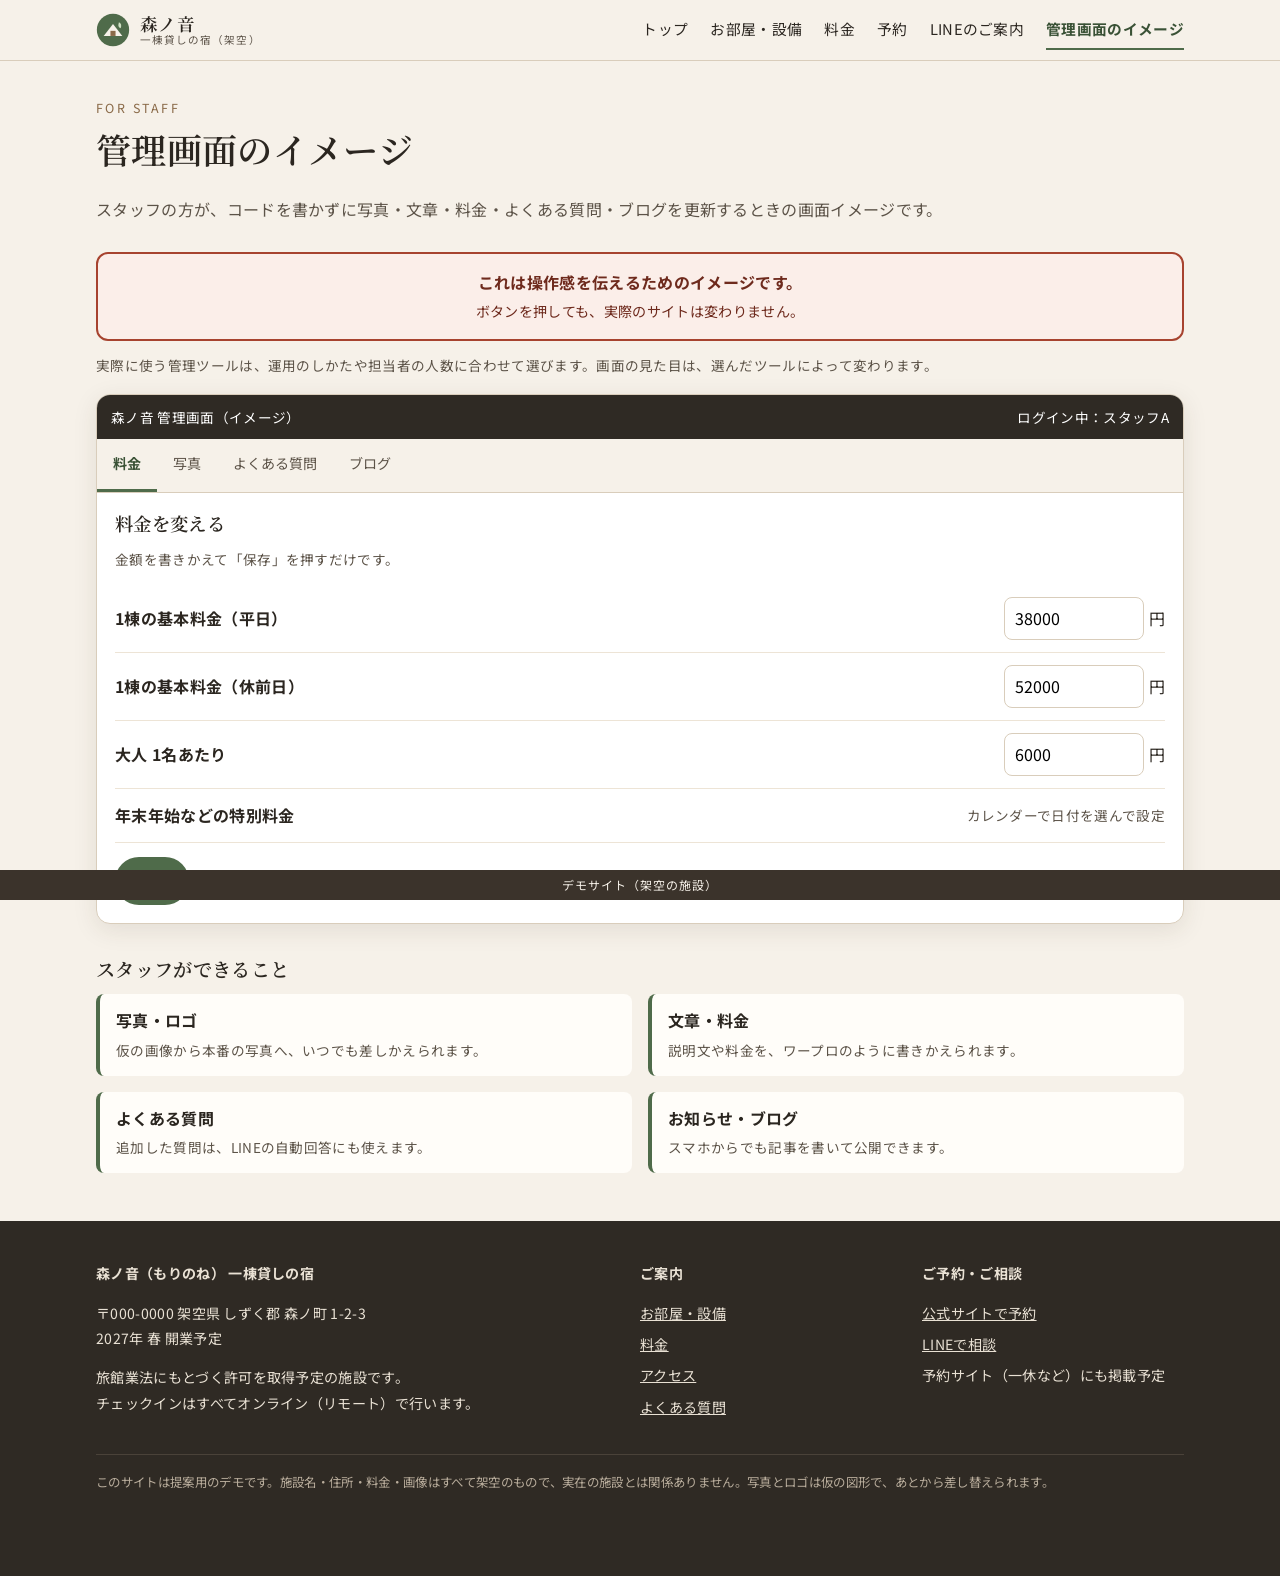
==== admin-preview.html @ 6efb227b "lodging site demo (fictional facility)" ====
<!doctype html>
<html lang="ja">
<head>
<meta charset="utf-8">
<meta name="viewport" content="width=device-width, initial-scale=1">
<meta name="robots" content="noindex,nofollow">
<title>管理画面のイメージ | 森ノ音（デモ）</title>
<link rel="preconnect" href="https://fonts.googleapis.com">
<link rel="preconnect" href="https://fonts.gstatic.com" crossorigin>
<link href="https://fonts.googleapis.com/css2?family=Noto+Sans+JP:wght@400;700&family=Noto+Serif+JP:wght@500;600&display=swap" rel="stylesheet">
<link rel="stylesheet" href="assets/style.css">
</head>
<body>
<div id="site-header"></div>

<main class="container" style="padding-bottom:48px">
  <div class="page-head">
    <span class="eyebrow">FOR STAFF</span>
    <h1>管理画面のイメージ</h1>
    <p class="lead">スタッフの方が、コードを書かずに写真・文章・料金・よくある質問・ブログを更新するときの画面イメージです。</p>
  </div>

  <p class="notice" style="margin-bottom:12px">これは操作感を伝えるためのイメージです。<br><span style="font-weight:400;font-size:.88rem">ボタンを押しても、実際のサイトは変わりません。</span></p>
  <p class="small">実際に使う管理ツールは、運用のしかたや担当者の人数に合わせて選びます。画面の見た目は、選んだツールによって変わります。</p>

  <div class="admin-shell" style="margin-top:16px">
    <div class="admin-top"><span>森ノ音 管理画面（イメージ）</span><span>ログイン中：スタッフA</span></div>
    <div class="admin-tabs" role="tablist">
      <button type="button" role="tab" class="on" data-p="price">料金</button>
      <button type="button" role="tab" data-p="photo">写真</button>
      <button type="button" role="tab" data-p="faq">よくある質問</button>
      <button type="button" role="tab" data-p="blog">ブログ</button>
    </div>

    <!-- 料金 -->
    <div class="admin-pane" id="p-price" role="tabpanel">
      <h3>料金を変える</h3>
      <p class="small">金額を書きかえて「保存」を押すだけです。</p>
      <div class="admin-row"><span class="name">1棟の基本料金（平日）</span><span><input inputmode="numeric" value="38000" aria-label="平日の基本料金"> 円</span></div>
      <div class="admin-row"><span class="name">1棟の基本料金（休前日）</span><span><input inputmode="numeric" value="52000" aria-label="休前日の基本料金"> 円</span></div>
      <div class="admin-row"><span class="name">大人 1名あたり</span><span><input inputmode="numeric" value="6000" aria-label="大人1名あたり"> 円</span></div>
      <div class="admin-row"><span class="name">年末年始などの特別料金</span><span class="small">カレンダーで日付を選んで設定</span></div>
      <button class="btn btn-primary" type="button" data-toast="料金を保存しました（イメージ）" style="margin-top:14px">保存</button>
    </div>

    <!-- 写真 -->
    <div class="admin-pane" id="p-photo" role="tabpanel" hidden>
      <h3>写真を差しかえる</h3>
      <p class="small">差しかえたい写真をタップして、新しい写真を選びます。いまは仮の画像が入っています。</p>
      <div class="photo-grid">
        <div class="ph" data-toast="写真を選ぶ画面が開きます（イメージ）"><span>リビング（仮）</span></div>
        <div class="ph p2" data-toast="写真を選ぶ画面が開きます（イメージ）"><span>寝室（仮）</span></div>
        <div class="ph p3" data-toast="写真を選ぶ画面が開きます（イメージ）"><span>キッチン（仮）</span></div>
        <div class="ph p4" data-toast="写真を選ぶ画面が開きます（イメージ）"><span>お風呂（仮）</span></div>
      </div>
      <div class="drop">ここに写真をドラッグ、またはタップして選ぶ<br><span class="small">ロゴも同じ方法で差しかえられます</span></div>
    </div>

    <!-- FAQ -->
    <div class="admin-pane" id="p-faq" role="tabpanel" hidden>
      <h3>よくある質問を追加する</h3>
      <div class="form-row"><label for="fq">質問</label><input id="fq" value="花火はできますか？"></div>
      <div class="form-row"><label for="fa">答え</label><textarea id="fa">手持ち花火はテラスでできます。21時までにお願いします。</textarea></div>
      <label class="small"><input type="checkbox" checked> LINEの自動回答にも使う</label>
      <div style="margin-top:12px"><button class="btn btn-primary" type="button" id="addFaq">追加する</button></div>
      <p class="small" style="margin-top:14px">サイトでの見え方：</p>
      <div class="preview-mini" id="faqPrev"><strong>Q. 花火はできますか？</strong><br>手持ち花火はテラスでできます。21時までにお願いします。</div>
    </div>

    <!-- ブログ -->
    <div class="admin-pane" id="p-blog" role="tabpanel" hidden>
      <h3>ブログを書く</h3>
      <div class="form-row"><label for="bt">タイトル</label><input id="bt" value="春の山菜とりに行ってきました"></div>
      <div class="form-row"><label for="bb">本文</label><textarea id="bb">宿から歩いて5分の小道で、ふきのとうを見つけました。</textarea></div>
      <div class="form-row"><label for="bc">分類</label><select id="bc"><option>ブログ</option><option>お知らせ</option><option>周辺案内</option></select></div>
      <div class="grid grid-2">
        <button class="btn btn-ghost" type="button" data-toast="下書きを保存しました（イメージ）">下書き保存</button>
        <button class="btn btn-primary" type="button" data-toast="公開しました（イメージ）">公開する</button>
      </div>
    </div>
  </div>

  <section style="margin-top:32px">
    <h2 style="font-size:1.2rem">スタッフができること</h2>
    <div class="grid grid-2">
      <div class="info"><strong>写真・ロゴ</strong><br><span class="small">仮の画像から本番の写真へ、いつでも差しかえられます。</span></div>
      <div class="info"><strong>文章・料金</strong><br><span class="small">説明文や料金を、ワープロのように書きかえられます。</span></div>
      <div class="info"><strong>よくある質問</strong><br><span class="small">追加した質問は、LINEの自動回答にも使えます。</span></div>
      <div class="info"><strong>お知らせ・ブログ</strong><br><span class="small">スマホからでも記事を書いて公開できます。</span></div>
    </div>
  </section>
</main>

<div id="site-footer"></div>
<script src="assets/common.js"></script>
<script>
(function () {
  "use strict";
  var toast = document.createElement("div");
  toast.className = "toast"; toast.setAttribute("role", "status");
  document.body.appendChild(toast);
  function show(t) { toast.textContent = t; toast.classList.add("show"); clearTimeout(toast._t); toast._t = setTimeout(function () { toast.classList.remove("show"); }, 1800); }

  document.querySelectorAll(".admin-tabs button").forEach(function (b) {
    b.addEventListener("click", function () {
      document.querySelectorAll(".admin-tabs button").forEach(function (x) { x.classList.toggle("on", x === b); });
      document.querySelectorAll(".admin-pane").forEach(function (p) { p.hidden = p.id !== "p-" + b.dataset.p; });
    });
  });
  document.addEventListener("click", function (e) {
    var t = e.target.closest("[data-toast]");
    if (t) show(t.dataset.toast);
  });
  function esc(s) { return s.replace(/[&<>"]/g, function (c) { return { "&": "&amp;", "<": "&lt;", ">": "&gt;", '"': "&quot;" }[c]; }); }
  document.getElementById("addFaq").addEventListener("click", function () {
    document.getElementById("faqPrev").innerHTML = "<strong>Q. " + esc(document.getElementById("fq").value) + "</strong><br>" + esc(document.getElementById("fa").value);
    show("よくある質問に追加しました（イメージ）");
  });
})();
</script>
</body>
</html>
---- assets/style.css ----
/* 森ノ音 デモサイト 共通スタイル（架空の施設） */
:root {
  --bg: #f6f1e9;
  --bg-alt: #ede4d6;
  --paper: #fffdf9;
  --ink: #2b2620;
  --ink-soft: #5c5348;
  --line: #d9cdbb;
  --wood: #8a6a48;
  --wood-dark: #5e4630;
  --moss: #4f6b4a;
  --moss-dark: #3a5236;
  --accent: #b5703a;
  --line-green: #2e8b57;
  --danger: #a7432f;
  --radius: 14px;
  --shadow: 0 6px 24px rgba(60, 45, 30, .10);
  --gutter: 16px;
  --max: 1120px;
}

* { box-sizing: border-box; }
html { -webkit-text-size-adjust: 100%; }
body {
  margin: 0;
  background: var(--bg);
  color: var(--ink);
  font-family: "Noto Sans JP", system-ui, sans-serif;
  font-size: 16px;
  line-height: 1.8;
  letter-spacing: .02em;
  overflow-x: hidden;
}
img, svg { max-width: 100%; display: block; }
a { color: var(--moss-dark); }
h1, h2, h3 { font-family: "Noto Serif JP", serif; font-weight: 600; line-height: 1.4; margin: 0 0 .6em; }
h2 { font-size: 1.5rem; }
h3 { font-size: 1.15rem; }
p { margin: 0 0 1em; }

.container { max-width: var(--max); margin: 0 auto; padding: 0 var(--gutter); }
.section { padding: 56px 0; }
.section.alt { background: var(--bg-alt); }
.eyebrow { font-size: .78rem; letter-spacing: .2em; color: var(--wood); margin-bottom: .4em; display: block; }
.lead { color: var(--ink-soft); }
.small { font-size: .85rem; color: var(--ink-soft); }

/* デモ表示リボン */
.demo-ribbon {
  position: fixed; left: 0; right: 0; bottom: 0; z-index: 60;
  background: #3b332b; color: #f6f1e9; text-align: center;
  font-size: .75rem; padding: 4px 8px; letter-spacing: .08em;
}

/* ヘッダー */
.site-header {
  position: sticky; top: 0; z-index: 50;
  background: rgba(246, 241, 233, .94);
  backdrop-filter: blur(6px);
  border-bottom: 1px solid var(--line);
}
.site-header .bar { display: flex; align-items: center; justify-content: space-between; height: 60px; gap: 12px; }
.brand { display: flex; align-items: center; gap: 10px; text-decoration: none; color: var(--ink); }
.brand .mark { width: 34px; height: 34px; flex: none; }
.brand .name { font-family: "Noto Serif JP", serif; font-size: 1.1rem; font-weight: 600; line-height: 1.2; }
.brand .sub { display: block; font-size: .66rem; color: var(--ink-soft); font-family: "Noto Sans JP", sans-serif; font-weight: 400; letter-spacing: .1em; }
.nav-toggle {
  border: 1px solid var(--line); background: var(--paper); border-radius: 10px;
  width: 44px; height: 44px; font-size: 1.2rem; cursor: pointer; color: var(--ink);
}
.site-nav { display: none; }
.site-nav.open {
  display: block; position: absolute; left: 0; right: 0; top: 60px;
  background: var(--paper); border-bottom: 1px solid var(--line); box-shadow: var(--shadow);
}
.site-nav ul { list-style: none; margin: 0; padding: 8px var(--gutter); }
.site-nav a { display: block; padding: 12px 4px; text-decoration: none; color: var(--ink); border-bottom: 1px solid var(--bg-alt); }
.site-nav a[aria-current="page"] { color: var(--moss-dark); font-weight: 700; }

@media (min-width: 900px) {
  .nav-toggle { display: none; }
  .site-nav, .site-nav.open { display: block; position: static; background: none; border: 0; box-shadow: none; }
  .site-nav ul { display: flex; gap: 22px; padding: 0; }
  .site-nav a { border: 0; padding: 6px 0; font-size: .92rem; }
  .site-nav a[aria-current="page"] { border-bottom: 2px solid var(--moss); }
}

/* ボタン */
.btn {
  display: inline-flex; align-items: center; justify-content: center; gap: 8px;
  min-height: 48px; padding: 10px 22px; border-radius: 999px; border: 0;
  font: inherit; font-weight: 700; font-size: .95rem; text-decoration: none; cursor: pointer;
  transition: transform .15s, box-shadow .15s;
}
.btn:hover { transform: translateY(-1px); box-shadow: var(--shadow); }
.btn-primary { background: var(--moss); color: #fff; }
.btn-primary:hover { background: var(--moss-dark); }
.btn-line { background: var(--line-green); color: #fff; }
.btn-ghost { background: transparent; color: var(--ink); border: 1px solid var(--wood); }
.btn-block { width: 100%; }
.btn[disabled] { opacity: .45; cursor: not-allowed; transform: none; box-shadow: none; }

/* 固定CTA（スマホ下部・PC右下） */
.sticky-cta {
  position: fixed; left: 0; right: 0; bottom: 26px; z-index: 55;
  display: flex; gap: 8px; padding: 0 12px;
}
.sticky-cta .btn { flex: 1; box-shadow: 0 4px 14px rgba(0,0,0,.18); font-size: .9rem; padding: 10px 12px; }
.sticky-cta .btn-primary { flex: 1.5; }
@media (min-width: 900px) {
  .sticky-cta { left: auto; right: 24px; bottom: 40px; flex-direction: column; width: 240px; padding: 0; }
}
body.has-sticky { padding-bottom: 96px; }

/* ヒーロー */
.hero {
  position: relative; min-height: 78vh; display: flex; align-items: flex-end;
  color: #fff; overflow: hidden;
  background:
    radial-gradient(ellipse at 20% 10%, rgba(255,240,200,.35), transparent 55%),
    linear-gradient(180deg, #6f8a6a 0%, #4b6146 45%, #2f3d2c 100%);
}
.hero-art { position: absolute; inset: 0; width: 100%; height: 100%; }
.hero .inner { position: relative; padding: 48px var(--gutter) 64px; max-width: var(--max); margin: 0 auto; width: 100%; }
.hero h1 { font-size: clamp(1.8rem, 6vw, 3rem); text-shadow: 0 2px 12px rgba(0,0,0,.35); }
.hero p { max-width: 34em; text-shadow: 0 1px 8px rgba(0,0,0,.4); }
.placeholder-tag {
  display: inline-block; font-size: .7rem; background: rgba(0,0,0,.45); color: #fff;
  padding: 2px 10px; border-radius: 999px; letter-spacing: .08em;
}

/* グリッド・カード */
.grid { display: grid; gap: 16px; }
@media (min-width: 700px) { .grid-2 { grid-template-columns: repeat(2, 1fr); } .grid-3 { grid-template-columns: repeat(3, 1fr); } }
.card { background: var(--paper); border: 1px solid var(--line); border-radius: var(--radius); overflow: hidden; }
.card .body { padding: 18px; }
.ph {
  aspect-ratio: 4 / 3; position: relative; display: flex; align-items: flex-end; padding: 10px;
  background: linear-gradient(135deg, #c9b394, #9c7e5c);
}
.ph.p2 { background: linear-gradient(135deg, #a9b99c, #6c8263); }
.ph.p3 { background: linear-gradient(135deg, #d9c6a8, #b58d62); }
.ph.p4 { background: linear-gradient(135deg, #8fa3a8, #55707a); }
.ph.p5 { background: linear-gradient(135deg, #e3d4bb, #a88b67); }
.ph.p6 { background: linear-gradient(135deg, #b9a07f, #6e5640); }
.ph svg { position: absolute; inset: 0; width: 100%; height: 100%; opacity: .35; }

/* 料金 */
.price-table { width: 100%; border-collapse: collapse; background: var(--paper); border-radius: var(--radius); overflow: hidden; }
.price-table th, .price-table td { padding: 12px; border-bottom: 1px solid var(--line); text-align: left; font-size: .92rem; }
.price-table th { background: var(--bg-alt); font-weight: 700; width: 45%; }
.price-table td { text-align: right; }
.table-wrap { overflow-x: auto; border-radius: var(--radius); border: 1px solid var(--line); }

/* FAQ */
details.faq { background: var(--paper); border: 1px solid var(--line); border-radius: 12px; margin-bottom: 10px; }
details.faq summary { cursor: pointer; padding: 14px 16px; font-weight: 700; list-style: none; position: relative; padding-right: 40px; }
details.faq summary::-webkit-details-marker { display: none; }
details.faq summary::after { content: "＋"; position: absolute; right: 16px; color: var(--wood); }
details.faq[open] summary::after { content: "－"; }
details.faq p { padding: 0 16px 14px; margin: 0; color: var(--ink-soft); }

/* お知らせ */
.news-list { list-style: none; padding: 0; margin: 0; }
.news-list li { display: flex; flex-wrap: wrap; gap: 4px 14px; padding: 14px 0; border-bottom: 1px solid var(--line); }
.news-list time { color: var(--wood); font-size: .85rem; min-width: 7em; }
.tag { display: inline-block; font-size: .72rem; padding: 1px 10px; border-radius: 999px; background: var(--bg-alt); color: var(--wood-dark); }

/* 地図プレースホルダ */
.map-ph {
  border-radius: var(--radius); aspect-ratio: 16 / 10; position: relative; overflow: hidden;
  background:
    repeating-linear-gradient(0deg, transparent 0 38px, rgba(138,106,72,.12) 38px 39px),
    repeating-linear-gradient(90deg, transparent 0 38px, rgba(138,106,72,.12) 38px 39px),
    #e8dfcf;
  border: 1px solid var(--line);
}

/* フッター */
.site-footer { background: #2f2a24; color: #e9e1d4; padding: 40px 0 70px; font-size: .88rem; }
.site-footer a { color: #e9e1d4; }
.site-footer .cols { display: grid; gap: 20px; }
@media (min-width: 700px) { .site-footer .cols { grid-template-columns: 2fr 1fr 1fr; } }
.site-footer ul { list-style: none; padding: 0; margin: 0; }
.site-footer li { margin-bottom: 6px; }
.site-footer .note { margin-top: 24px; padding-top: 16px; border-top: 1px solid #4a4239; color: #b9ad9c; font-size: .78rem; }

/* デモ注意ボックス */
.notice {
  border: 2px solid var(--danger); background: #fbeee9; color: #6e2a1d;
  border-radius: 12px; padding: 14px 16px; font-weight: 700; text-align: center;
}
.info { background: var(--paper); border-left: 4px solid var(--moss); padding: 12px 16px; border-radius: 8px; }

/* ページ見出し */
.page-head { padding: 36px 0 12px; }
.page-head h1 { font-size: clamp(1.5rem, 5vw, 2.2rem); }

/* 予約：ステップ */
.steps { display: flex; gap: 6px; list-style: none; padding: 0; margin: 0 0 20px; counter-reset: s; }
.steps li {
  flex: 1; text-align: center; font-size: .78rem; padding: 8px 4px; border-radius: 10px;
  background: var(--paper); border: 1px solid var(--line); color: var(--ink-soft);
}
.steps li.active { background: var(--moss); color: #fff; border-color: var(--moss); font-weight: 700; }
.steps li.done { background: var(--bg-alt); color: var(--moss-dark); }
.panel { background: var(--paper); border: 1px solid var(--line); border-radius: var(--radius); padding: 18px; margin-bottom: 16px; }
.panel[hidden] { display: none; }

.cal-head { display: flex; align-items: center; justify-content: space-between; margin-bottom: 10px; }
.cal-head button { width: 40px; height: 40px; border-radius: 50%; border: 1px solid var(--line); background: var(--bg); cursor: pointer; font-size: 1rem; color: var(--ink); }
.cal { display: grid; grid-template-columns: repeat(7, 1fr); gap: 4px; }
.cal .dow { text-align: center; font-size: .72rem; color: var(--ink-soft); padding: 4px 0; }
.cal .dow.sun { color: var(--danger); } .cal .dow.sat { color: #3f6a8c; }
.cal button.day {
  aspect-ratio: 1 / 1; border: 1px solid var(--line); background: #fff; border-radius: 8px;
  font: inherit; font-size: .85rem; cursor: pointer; display: flex; flex-direction: column;
  align-items: center; justify-content: center; line-height: 1.1; padding: 0; color: var(--ink); min-width: 0;
}
.cal button.day small { font-size: .6rem; color: var(--moss); }
.cal button.day.full { background: #eee7dc; color: #a59a8a; cursor: not-allowed; }
.cal button.day.full small { color: #a59a8a; }
.cal button.day.past { visibility: hidden; }
.cal button.day.in-range { background: #dfe8d8; border-color: #b7c9ab; }
.cal button.day.sel { background: var(--moss); color: #fff; border-color: var(--moss); }
.cal button.day.sel small { color: #fff; }
.legend { display: flex; flex-wrap: wrap; gap: 12px; font-size: .78rem; color: var(--ink-soft); margin-top: 10px; }
.legend span::before { content: ""; display: inline-block; width: 12px; height: 12px; border-radius: 3px; margin-right: 4px; vertical-align: -1px; border: 1px solid var(--line); background: #fff; }
.legend .l-full::before { background: #eee7dc; }
.legend .l-sel::before { background: var(--moss); border-color: var(--moss); }

.form-row { margin-bottom: 14px; }
.form-row label { display: block; font-size: .85rem; font-weight: 700; margin-bottom: 4px; }
.form-row input, .form-row select {
  width: 100%; min-height: 46px; padding: 8px 12px; border: 1px solid var(--line); border-radius: 10px;
  font: inherit; background: #fff; color: var(--ink);
}
.form-2 { display: grid; gap: 12px; grid-template-columns: 1fr 1fr; }
.summary-box { background: var(--bg); border-radius: 10px; padding: 12px 14px; font-size: .92rem; }
.summary-box dl { display: grid; grid-template-columns: auto 1fr; gap: 4px 14px; margin: 0; }
.summary-box dt { color: var(--ink-soft); }
.summary-box dd { margin: 0; text-align: right; }
.total { display: flex; justify-content: space-between; font-weight: 700; font-size: 1.15rem; border-top: 2px solid var(--line); padding-top: 10px; margin-top: 10px; }
.plan-opt { display: flex; gap: 10px; align-items: flex-start; border: 1px solid var(--line); border-radius: 10px; padding: 12px; margin-bottom: 8px; cursor: pointer; background: #fff; }
.plan-opt input { margin-top: 6px; width: 18px; height: 18px; flex: none; }
.timeline { list-style: none; padding: 0; margin: 0; position: relative; }
.timeline li { position: relative; padding: 0 0 18px 34px; }
.timeline li::before { content: ""; position: absolute; left: 10px; top: 6px; bottom: -6px; width: 2px; background: var(--line); }
.timeline li:last-child::before { display: none; }
.timeline .dot { position: absolute; left: 0; top: 2px; width: 22px; height: 22px; border-radius: 50%; background: var(--moss); color: #fff; font-size: .72rem; display: flex; align-items: center; justify-content: center; }

/* LINE 風チャット（汎用の配色・ロゴは使わない） */
.phone {
  width: 100%; max-width: 360px; margin: 0 auto; border-radius: 34px; padding: 12px;
  background: #1f1d1a; box-shadow: 0 18px 40px rgba(0,0,0,.25);
}
.phone .screen { border-radius: 24px; overflow: hidden; background: #b9c8d6; display: flex; flex-direction: column; height: 620px; }
.phone .chat-head { background: #2c3a4a; color: #fff; padding: 12px 14px; font-size: .9rem; display: flex; align-items: center; gap: 10px; }
.phone .chat-head .av { width: 30px; height: 30px; border-radius: 50%; background: var(--moss); flex: none; }
.chat-body { flex: 1; overflow-y: auto; padding: 12px; display: flex; flex-direction: column; gap: 10px; scroll-behavior: smooth; }
.msg { max-width: 82%; font-size: .85rem; line-height: 1.6; padding: 9px 12px; border-radius: 16px; animation: pop .25s ease; word-break: break-word; }
.msg.bot { background: #fff; color: #222; align-self: flex-start; border-top-left-radius: 4px; }
.msg.user { background: #8fd18f; color: #1b2a1b; align-self: flex-end; border-top-right-radius: 4px; }
.msg .stamp { display: block; font-size: .65rem; color: #888; margin-top: 4px; }
.msg .mbtn { display: block; margin-top: 8px; text-align: center; background: var(--moss); color: #fff; border-radius: 8px; padding: 6px; font-size: .78rem; text-decoration: none; }
.sys { align-self: center; font-size: .7rem; background: rgba(0,0,0,.25); color: #fff; padding: 2px 10px; border-radius: 999px; }
.quick { display: flex; gap: 6px; flex-wrap: wrap; align-self: flex-end; justify-content: flex-end; }
.quick span { background: #fff; border: 1px solid #2c3a4a; color: #2c3a4a; font-size: .72rem; padding: 3px 10px; border-radius: 999px; }
.chat-foot { background: #fff; padding: 10px; display: flex; gap: 8px; }
.chat-foot .btn { flex: 1; min-height: 42px; font-size: .85rem; padding: 6px 10px; }
@keyframes pop { from { opacity: 0; transform: translateY(6px); } to { opacity: 1; transform: none; } }
.flow-layout { display: grid; gap: 24px; }
@media (min-width: 900px) { .flow-layout { grid-template-columns: 380px 1fr; align-items: start; } }
.flow-steps { list-style: none; padding: 0; margin: 0; }
.flow-steps li { background: var(--paper); border: 1px solid var(--line); border-radius: 12px; padding: 12px 14px; margin-bottom: 10px; opacity: .55; transition: opacity .2s, border-color .2s; }
.flow-steps li.on { opacity: 1; border-color: var(--moss); }
.flow-steps .when { font-size: .75rem; color: var(--wood); font-weight: 700; }

/* 管理画面イメージ */
.admin-shell { background: #fff; border: 1px solid var(--line); border-radius: var(--radius); overflow: hidden; box-shadow: var(--shadow); }
.admin-top { background: #2f2a24; color: #fff; padding: 10px 14px; font-size: .85rem; display: flex; justify-content: space-between; gap: 8px; flex-wrap: wrap; }
.admin-tabs { display: flex; overflow-x: auto; border-bottom: 1px solid var(--line); background: var(--bg); }
.admin-tabs button { flex: none; border: 0; background: none; padding: 12px 16px; font: inherit; font-size: .88rem; cursor: pointer; color: var(--ink-soft); border-bottom: 3px solid transparent; }
.admin-tabs button.on { color: var(--moss-dark); border-bottom-color: var(--moss); font-weight: 700; }
.admin-pane { padding: 18px; }
.admin-pane[hidden] { display: none; }
.admin-row { display: flex; flex-wrap: wrap; align-items: center; justify-content: space-between; gap: 10px; padding: 12px 0; border-bottom: 1px solid var(--bg-alt); }
.admin-row .name { font-weight: 700; }
.admin-row input { min-height: 42px; border: 1px solid var(--line); border-radius: 8px; padding: 6px 10px; font: inherit; width: 140px; }
.photo-grid { display: grid; grid-template-columns: repeat(2, 1fr); gap: 10px; }
@media (min-width: 700px) { .photo-grid { grid-template-columns: repeat(4, 1fr); } }
.photo-grid .ph { border-radius: 10px; cursor: pointer; aspect-ratio: 1/1; }
.photo-grid .ph span { position: relative; font-size: .7rem; background: rgba(255,255,255,.85); padding: 1px 8px; border-radius: 999px; }
.drop { border: 2px dashed var(--wood); border-radius: 10px; padding: 18px; text-align: center; color: var(--wood-dark); font-size: .88rem; margin-top: 10px; }
.toast { position: fixed; left: 50%; bottom: 100px; transform: translateX(-50%); background: #2f2a24; color: #fff; padding: 10px 18px; border-radius: 999px; font-size: .85rem; z-index: 70; opacity: 0; transition: opacity .2s; pointer-events: none; max-width: calc(100% - 32px); text-align: center; }
.toast.show { opacity: 1; }
.preview-mini { border: 1px solid var(--line); border-radius: 10px; padding: 12px; background: var(--bg); font-size: .88rem; }
.badge-label { display: inline-block; background: var(--accent); color: #fff; font-size: .75rem; padding: 2px 10px; border-radius: 999px; font-weight: 700; }
textarea { width: 100%; min-height: 90px; border: 1px solid var(--line); border-radius: 8px; padding: 8px 10px; font: inherit; }
#doneSummary dd { text-align: left; }
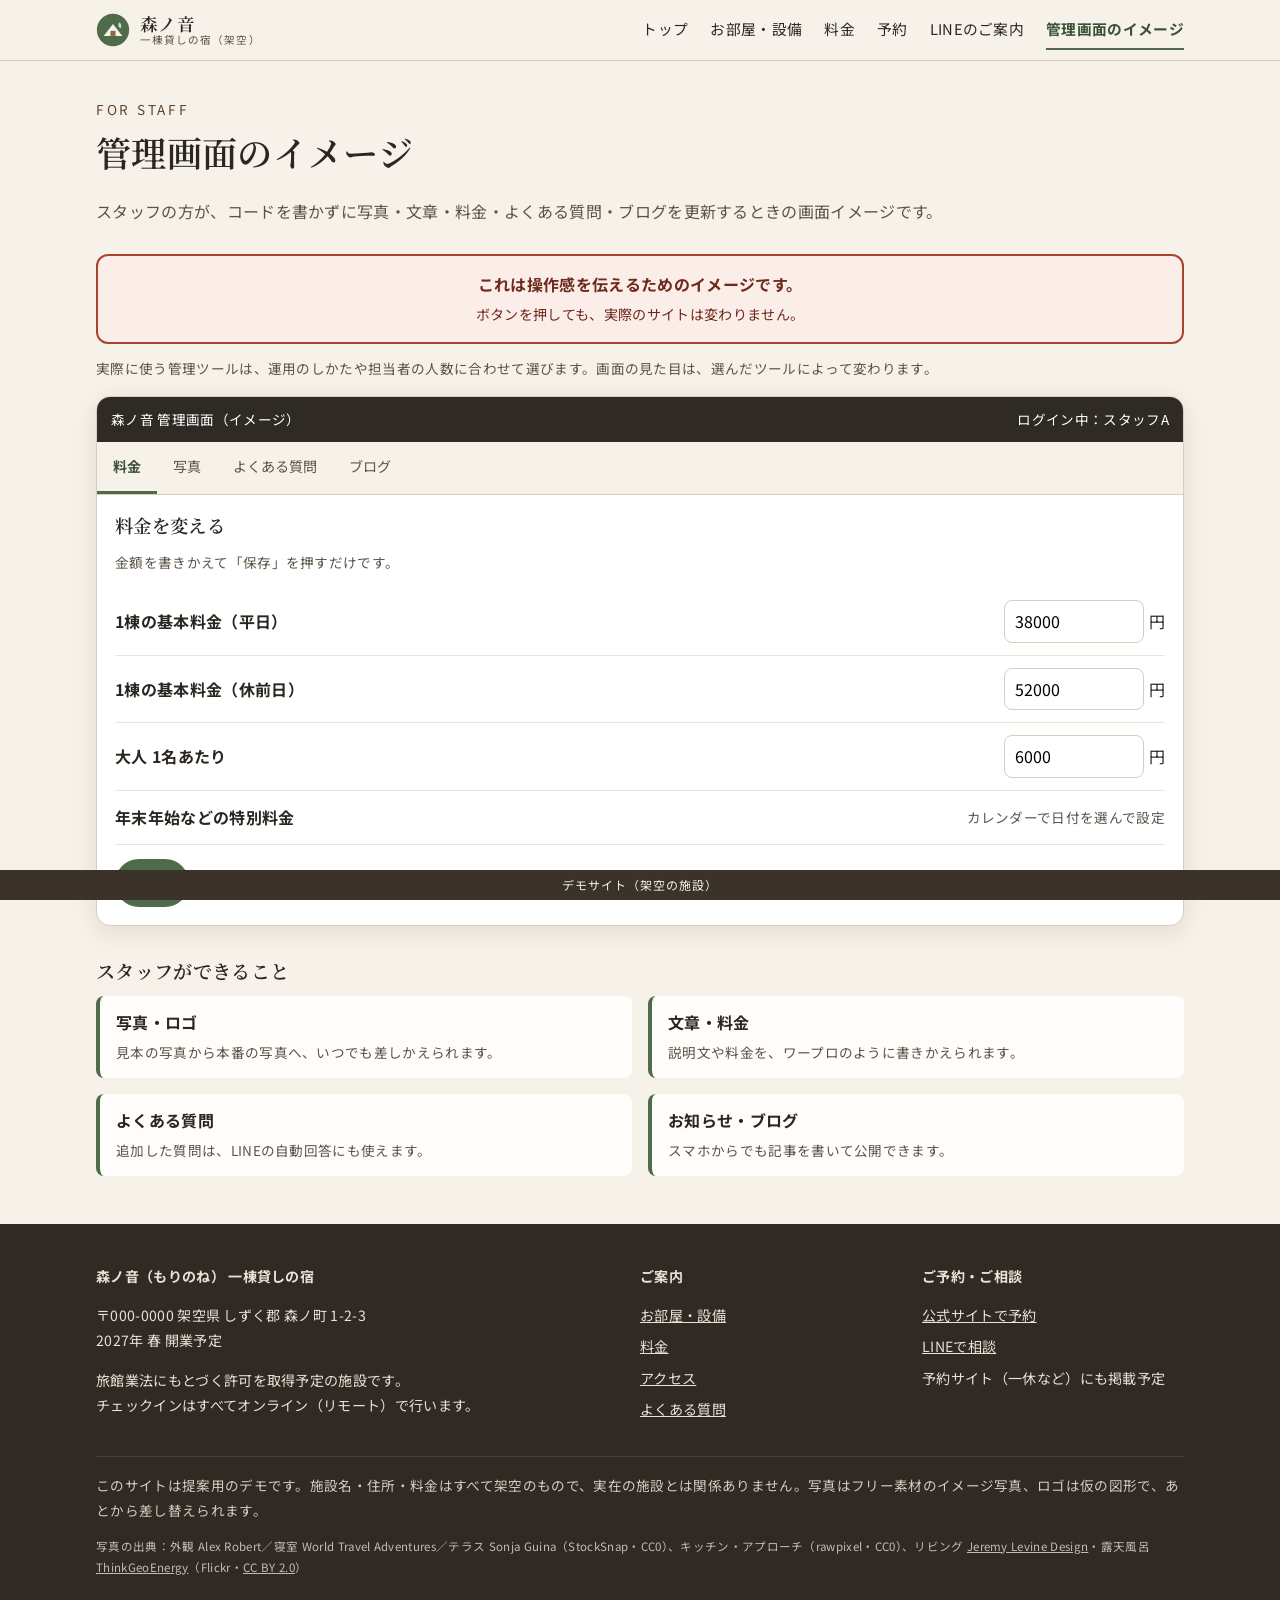
==== commit 0a16fda8: "demo: replace placeholder shapes with licensed stock photos (CC0 / CC BY 2.0, credits in footer) Co-" ====
--- a/admin-preview.html
+++ b/admin-preview.html
@@ -46,12 +46,12 @@
     <!-- 写真 -->
     <div class="admin-pane" id="p-photo" role="tabpanel" hidden>
       <h3>写真を差しかえる</h3>
-      <p class="small">差しかえたい写真をタップして、新しい写真を選びます。いまは仮の画像が入っています。</p>
+      <p class="small">差しかえたい写真をタップして、新しい写真を選びます。いまは見本の写真（フリー素材）が入っています。</p>
       <div class="photo-grid">
-        <div class="ph" data-toast="写真を選ぶ画面が開きます（イメージ）"><span>リビング（仮）</span></div>
-        <div class="ph p2" data-toast="写真を選ぶ画面が開きます（イメージ）"><span>寝室（仮）</span></div>
-        <div class="ph p3" data-toast="写真を選ぶ画面が開きます（イメージ）"><span>キッチン（仮）</span></div>
-        <div class="ph p4" data-toast="写真を選ぶ画面が開きます（イメージ）"><span>お風呂（仮）</span></div>
+        <div class="ph" data-toast="写真を選ぶ画面が開きます（イメージ）"><span>リビング</span></div>
+        <div class="ph p2" data-toast="写真を選ぶ画面が開きます（イメージ）"><span>寝室</span></div>
+        <div class="ph p3" data-toast="写真を選ぶ画面が開きます（イメージ）"><span>キッチン</span></div>
+        <div class="ph p4" data-toast="写真を選ぶ画面が開きます（イメージ）"><span>お風呂</span></div>
       </div>
       <div class="drop">ここに写真をドラッグ、またはタップして選ぶ<br><span class="small">ロゴも同じ方法で差しかえられます</span></div>
     </div>
@@ -83,7 +83,7 @@
   <section style="margin-top:32px">
     <h2 style="font-size:1.2rem">スタッフができること</h2>
     <div class="grid grid-2">
-      <div class="info"><strong>写真・ロゴ</strong><br><span class="small">仮の画像から本番の写真へ、いつでも差しかえられます。</span></div>
+      <div class="info"><strong>写真・ロゴ</strong><br><span class="small">見本の写真から本番の写真へ、いつでも差しかえられます。</span></div>
       <div class="info"><strong>文章・料金</strong><br><span class="small">説明文や料金を、ワープロのように書きかえられます。</span></div>
       <div class="info"><strong>よくある質問</strong><br><span class="small">追加した質問は、LINEの自動回答にも使えます。</span></div>
       <div class="info"><strong>お知らせ・ブログ</strong><br><span class="small">スマホからでも記事を書いて公開できます。</span></div>
--- a/assets/style.css
+++ b/assets/style.css
@@ -41,7 +41,7 @@
 .container { max-width: var(--max); margin: 0 auto; padding: 0 var(--gutter); }
 .section { padding: 56px 0; }
 .section.alt { background: var(--bg-alt); }
-.eyebrow { font-size: .78rem; letter-spacing: .2em; color: var(--wood); margin-bottom: .4em; display: block; }
+.eyebrow { font-size: .85rem; letter-spacing: .2em; color: var(--wood-dark); margin-bottom: .4em; display: block; }
 .lead { color: var(--ink-soft); }
 .small { font-size: .85rem; color: var(--ink-soft); }
 
@@ -117,8 +117,8 @@
   position: relative; min-height: 78vh; display: flex; align-items: flex-end;
   color: #fff; overflow: hidden;
   background:
-    radial-gradient(ellipse at 20% 10%, rgba(255,240,200,.35), transparent 55%),
-    linear-gradient(180deg, #6f8a6a 0%, #4b6146 45%, #2f3d2c 100%);
+    linear-gradient(180deg, rgba(20,24,18,.15) 0%, rgba(20,24,18,.35) 50%, rgba(15,18,13,.82) 100%),
+    url(img/hero.jpg) center 40% / cover no-repeat, #2f3d2c;
 }
 .hero-art { position: absolute; inset: 0; width: 100%; height: 100%; }
 .hero .inner { position: relative; padding: 48px var(--gutter) 64px; max-width: var(--max); margin: 0 auto; width: 100%; }
@@ -136,13 +136,18 @@
 .card .body { padding: 18px; }
 .ph {
   aspect-ratio: 4 / 3; position: relative; display: flex; align-items: flex-end; padding: 10px;
-  background: linear-gradient(135deg, #c9b394, #9c7e5c);
-}
-.ph.p2 { background: linear-gradient(135deg, #a9b99c, #6c8263); }
-.ph.p3 { background: linear-gradient(135deg, #d9c6a8, #b58d62); }
-.ph.p4 { background: linear-gradient(135deg, #8fa3a8, #55707a); }
-.ph.p5 { background: linear-gradient(135deg, #e3d4bb, #a88b67); }
-.ph.p6 { background: linear-gradient(135deg, #b9a07f, #6e5640); }
+  background: #b9a07f url(img/living.jpg) center / cover no-repeat;
+}
+.ph.p2 { background-image: url(img/bedroom.jpg); }
+.ph.p3 { background-image: url(img/kitchen.jpg); }
+.ph.p4 { background-image: url(img/bath.jpg); }
+.ph.p5 { background-image: url(img/terrace.jpg); }
+.ph.p6 { background-image: url(img/parking.jpg); }
+.card .ph { transition: transform .6s ease; }
+.card:hover .ph { transform: scale(1.03); }
+.photo-note { margin-top: -6px; color: var(--muted, #6b6258); }
+.site-footer .credits { font-size: .72rem; opacity: .8; margin-top: 8px; }
+.site-footer .credits a { color: inherit; }
 .ph svg { position: absolute; inset: 0; width: 100%; height: 100%; opacity: .35; }
 
 /* 料金 */
@@ -163,7 +168,7 @@
 /* お知らせ */
 .news-list { list-style: none; padding: 0; margin: 0; }
 .news-list li { display: flex; flex-wrap: wrap; gap: 4px 14px; padding: 14px 0; border-bottom: 1px solid var(--line); }
-.news-list time { color: var(--wood); font-size: .85rem; min-width: 7em; }
+.news-list time { color: var(--wood-dark); font-size: .85rem; min-width: 7em; }
 .tag { display: inline-block; font-size: .72rem; padding: 1px 10px; border-radius: 999px; background: var(--bg-alt); color: var(--wood-dark); }
 
 /* 地図プレースホルダ */
@@ -183,7 +188,7 @@
 @media (min-width: 700px) { .site-footer .cols { grid-template-columns: 2fr 1fr 1fr; } }
 .site-footer ul { list-style: none; padding: 0; margin: 0; }
 .site-footer li { margin-bottom: 6px; }
-.site-footer .note { margin-top: 24px; padding-top: 16px; border-top: 1px solid #4a4239; color: #b9ad9c; font-size: .78rem; }
+.site-footer .note { margin-top: 24px; padding-top: 16px; border-top: 1px solid #4a4239; color: #d6ccbd; font-size: .85rem; }
 
 /* デモ注意ボックス */
 .notice {
@@ -217,14 +222,14 @@
   font: inherit; font-size: .85rem; cursor: pointer; display: flex; flex-direction: column;
   align-items: center; justify-content: center; line-height: 1.1; padding: 0; color: var(--ink); min-width: 0;
 }
-.cal button.day small { font-size: .6rem; color: var(--moss); }
-.cal button.day.full { background: #eee7dc; color: #a59a8a; cursor: not-allowed; }
-.cal button.day.full small { color: #a59a8a; }
+.cal button.day small { font-size: .7rem; color: var(--moss); }
+.cal button.day.full { background: #eee7dc; color: #6f6455; cursor: not-allowed; }
+.cal button.day.full small { color: #6f6455; }
 .cal button.day.past { visibility: hidden; }
 .cal button.day.in-range { background: #dfe8d8; border-color: #b7c9ab; }
 .cal button.day.sel { background: var(--moss); color: #fff; border-color: var(--moss); }
 .cal button.day.sel small { color: #fff; }
-.legend { display: flex; flex-wrap: wrap; gap: 12px; font-size: .78rem; color: var(--ink-soft); margin-top: 10px; }
+.legend { display: flex; flex-wrap: wrap; gap: 12px; font-size: .85rem; color: var(--ink-soft); margin-top: 10px; }
 .legend span::before { content: ""; display: inline-block; width: 12px; height: 12px; border-radius: 3px; margin-right: 4px; vertical-align: -1px; border: 1px solid var(--line); background: #fff; }
 .legend .l-full::before { background: #eee7dc; }
 .legend .l-sel::before { background: var(--moss); border-color: var(--moss); }
@@ -261,7 +266,7 @@
 .msg { max-width: 82%; font-size: .85rem; line-height: 1.6; padding: 9px 12px; border-radius: 16px; animation: pop .25s ease; word-break: break-word; }
 .msg.bot { background: #fff; color: #222; align-self: flex-start; border-top-left-radius: 4px; }
 .msg.user { background: #8fd18f; color: #1b2a1b; align-self: flex-end; border-top-right-radius: 4px; }
-.msg .stamp { display: block; font-size: .65rem; color: #888; margin-top: 4px; }
+.msg .stamp { display: block; font-size: .72rem; color: #555; margin-top: 4px; }
 .msg .mbtn { display: block; margin-top: 8px; text-align: center; background: var(--moss); color: #fff; border-radius: 8px; padding: 6px; font-size: .78rem; text-decoration: none; }
 .sys { align-self: center; font-size: .7rem; background: rgba(0,0,0,.25); color: #fff; padding: 2px 10px; border-radius: 999px; }
 .quick { display: flex; gap: 6px; flex-wrap: wrap; align-self: flex-end; justify-content: flex-end; }
@@ -298,3 +303,12 @@
 .badge-label { display: inline-block; background: var(--accent); color: #fff; font-size: .75rem; padding: 2px 10px; border-radius: 999px; font-weight: 700; }
 textarea { width: 100%; min-height: 90px; border: 1px solid var(--line); border-radius: 8px; padding: 8px 10px; font: inherit; }
 #doneSummary dd { text-align: left; }
+
+/* 主な道（予約）を強く、LINE相談は控えめに（2026-10-17 採点の指摘） */
+.sticky-cta .btn-line { background: #fff; color: #1f6b40; border: 2px solid var(--line-green); box-shadow: 0 2px 8px rgba(0,0,0,.10); }
+.sticky-cta .btn-primary { font-size: 1rem; font-weight: 700; }
+.steps li { font-size: .85rem; }
+
+/* カレンダーの日付と料金を読みやすく（2026-10-17 採点の指摘） */
+.cal button.day { font-size: 1rem; }
+.cal button.day small { font-size: .75rem; }
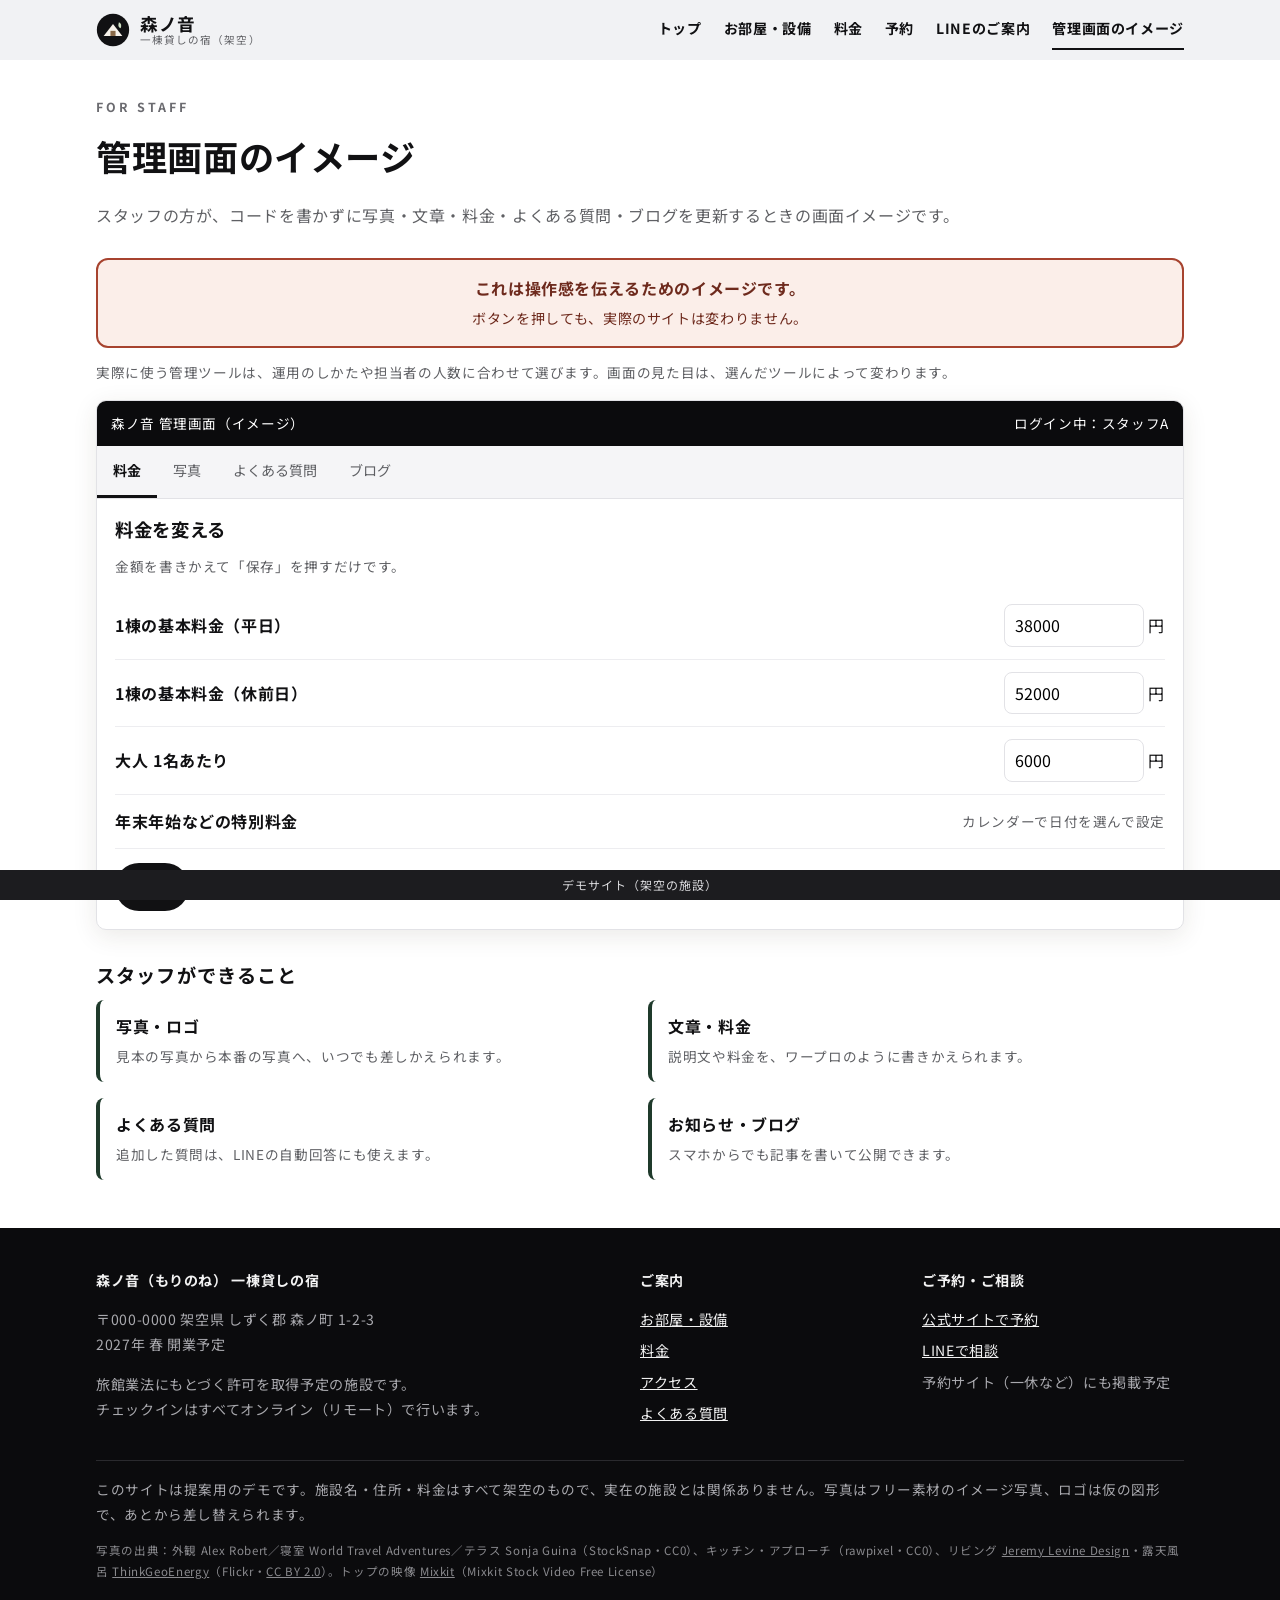
==== commit 4d522d8d: "demo: raise gray text contrast to WCAG AA, drop unused serif font, poster only on first clip Co-Auth" ====
--- a/admin-preview.html
+++ b/admin-preview.html
@@ -7,7 +7,7 @@
 <title>管理画面のイメージ | 森ノ音（デモ）</title>
 <link rel="preconnect" href="https://fonts.googleapis.com">
 <link rel="preconnect" href="https://fonts.gstatic.com" crossorigin>
-<link href="https://fonts.googleapis.com/css2?family=Noto+Sans+JP:wght@400;700&family=Noto+Serif+JP:wght@500;600&display=swap" rel="stylesheet">
+<link href="https://fonts.googleapis.com/css2?family=Noto+Sans+JP:wght@400;700&display=swap" rel="stylesheet">
 <link rel="stylesheet" href="assets/style.css">
 </head>
 <body>
--- a/assets/style.css
+++ b/assets/style.css
@@ -312,3 +312,121 @@
 /* カレンダーの日付と料金を読みやすく（2026-10-17 採点の指摘） */
 .cal button.day { font-size: 1rem; }
 .cal button.day small { font-size: .75rem; }
+
+/* ============================================================
+   2026-10-20 高級感の型：白とほぼ黒の帯を交互に・写真は横幅いっぱい
+   （参考にした型＝別荘ブランドの公式サイト。色・余白・文字の扱いだけを踏襲し、素材は使わない）
+   ============================================================ */
+:root {
+  --bg: #f5f5f7; --bg-alt: #ededf0; --paper: #ffffff;
+  --ink: #111113; --ink-soft: #5f6064; --line: #e2e2e6;
+  --black: #0b0b0d; --on-black: #f2f2f2; --on-black-soft: #a9a9ae;
+  --wood: #6b6b70; --wood-dark: #6b6b70;
+  --moss: #1f3a2b; --moss-dark: #142a1e;
+  --radius: 10px;
+}
+body { background: #fff; letter-spacing: .04em; }
+h1, h2, h3, .brand .name { font-family: "Noto Sans JP", system-ui, sans-serif; font-weight: 700; }
+h2 { font-size: clamp(1.4rem, 3.4vw, 2rem); letter-spacing: .06em; }
+.section { padding: clamp(64px, 10vw, 120px) 0; }
+.eyebrow { font-size: .78rem; font-weight: 700; letter-spacing: .24em; color: #6b6b70; margin-bottom: 1em; }
+.lead { color: var(--ink-soft); }
+
+/* ヘッダー＝すりガラス */
+.site-header { background: rgba(236, 237, 240, .72); backdrop-filter: blur(14px) saturate(1.4); -webkit-backdrop-filter: blur(14px) saturate(1.4); border-bottom: 0; }
+.site-nav a { font-weight: 700; font-size: .88rem; }
+.site-nav a[aria-current="page"] { color: var(--ink); border-bottom-color: var(--ink); }
+.nav-toggle { background: rgba(255,255,255,.7); border-color: transparent; }
+.brand .mark circle { fill: var(--ink); }
+
+/* ヒーロー＝全画面の写真に大きな見出し */
+.hero { min-height: 100svh; align-items: center; justify-content: center; text-align: center;
+  background: linear-gradient(180deg, rgba(0,0,0,.25) 0%, rgba(0,0,0,.15) 40%, rgba(0,0,0,.65) 100%),
+    url(img/hero.jpg) center 45% / cover no-repeat, var(--black); margin-top: -60px; }
+.hero .inner { padding-top: 120px; }
+.hero h1 { font-size: clamp(2rem, 6.4vw, 4rem); letter-spacing: .1em; font-weight: 700; }
+.hero p { margin-left: auto; margin-right: auto; }
+.hero .placeholder-tag { background: rgba(255,255,255,.16); backdrop-filter: blur(6px); }
+
+/* 黒の帯 */
+.section.dark { background: var(--black); color: var(--on-black); }
+.section.dark h2, .section.dark h3 { color: #fff; }
+.section.dark .eyebrow { color: var(--on-black-soft); }
+.section.dark .lead, .section.dark .small, .section.dark p { color: var(--on-black-soft); }
+.section.dark a { color: #fff; }
+.section.center { text-align: center; }
+.section.center .lead { max-width: 40em; margin: 0 auto; }
+.section.dark .info { background: transparent; border-left: 0; border-top: 1px solid #2a2a2e; border-radius: 0; padding: 22px 4px 0; text-align: left; }
+.section.dark .info strong { color: #fff; font-size: 1.02rem; }
+.section.dark .table-wrap { border: 0; border-radius: 0; }
+.section.dark .price-table { background: transparent; }
+.section.dark .price-table th, .section.dark .price-table td { background: transparent; color: var(--on-black); border-bottom: 1px solid #2a2a2e; padding: 16px 4px; }
+.section.dark .price-table th { color: var(--on-black-soft); font-weight: 400; }
+.section.dark details.faq { background: transparent; border: 0; border-bottom: 1px solid #2a2a2e; border-radius: 0; margin: 0; }
+.section.dark details.faq summary { color: #fff; padding: 20px 40px 20px 0; }
+.section.dark details.faq summary::after { color: var(--on-black-soft); right: 4px; }
+.section.dark details.faq p { padding: 0 0 20px; }
+
+/* カード＝枠なし・角の丸い写真の下に文字 */
+.card { background: transparent; border: 0; border-radius: 0; }
+.card .ph { border-radius: var(--radius); overflow: hidden; }
+.card .body { padding: 14px 2px 6px; }
+.card-en { display: block; font-size: .72rem; font-weight: 700; letter-spacing: .18em; color: #6b6b70; margin-bottom: 2px; }
+.card h3 { font-size: 1.02rem; margin-bottom: .3em; }
+.grid-3 { gap: 28px 24px; }
+.card:hover .ph { transform: none; filter: brightness(1.06); }
+.card .ph { transition: filter .4s ease; }
+
+/* 横幅いっぱいの写真の帯 */
+.band { position: relative; min-height: 72vh; display: flex; align-items: center; justify-content: center; text-align: center; color: #fff;
+  background: linear-gradient(180deg, rgba(0,0,0,.35), rgba(0,0,0,.55)), url(img/terrace.jpg) center / cover no-repeat, var(--black); }
+.band-inner { padding: 80px var(--gutter); max-width: 900px; }
+.band h2 { font-size: clamp(1.7rem, 5vw, 3rem); letter-spacing: .1em; color: #fff; }
+.band p { color: #e6e6e6; }
+.section.dark .btn-light { color: var(--ink); }
+
+/* ボタン＝丸い形・帯の色で白黒を切り替え */
+.btn-primary { background: var(--ink); color: #fff; }
+.btn-primary:hover { background: #2b2b2f; }
+.btn-light { background: #fff; color: var(--ink); }
+.btn-light:hover { background: #e9e9ec; }
+.btn-ghost { border-color: var(--ink); }
+.sticky-cta .btn-primary { background: var(--moss); }
+.sticky-cta .btn-primary:hover { background: var(--moss-dark); }
+.link-light { text-decoration: none; border-bottom: 1px solid currentColor; }
+
+/* お知らせ・地図・タグ */
+.news-list li { border-bottom-color: var(--line); padding: 18px 0; }
+.news-list time { color: #6b6b70; }
+.tag { background: var(--bg); color: var(--ink-soft); }
+.map-ph { background: repeating-linear-gradient(0deg, transparent 0 38px, rgba(0,0,0,.05) 38px 39px), repeating-linear-gradient(90deg, transparent 0 38px, rgba(0,0,0,.05) 38px 39px), var(--bg); border-color: var(--line); }
+.map-ph path { stroke: #b9b9be; } .map-ph circle { fill: var(--ink); } .map-ph text { fill: var(--ink); }
+
+/* フッター＝ほぼ黒 */
+.site-footer { background: var(--black); color: var(--on-black-soft); }
+.site-footer a, .site-footer strong { color: var(--on-black); }
+.site-footer .note { border-top-color: #2a2a2e; color: var(--on-black-soft); }
+.demo-ribbon { background: #1c1c1f; color: #d9d9dc; }
+
+/* 下層ページ（予約・LINE・管理画面）も同じ色に */
+.steps li.active, .cal button.day.sel, .timeline .dot, .legend .l-sel::before { background: var(--ink); border-color: var(--ink); }
+.cal button.day small { color: var(--ink-soft); }
+.cal button.day.in-range { background: #e6e6ea; border-color: #cfcfd4; }
+.cal button.day.full { background: #f0f0f2; color: #6a6a70; }
+.admin-top { background: var(--black); }
+.admin-tabs button.on { color: var(--ink); border-bottom-color: var(--ink); }
+.flow-steps li.on { border-color: var(--ink); }
+.flow-steps .when { color: var(--ink-soft); }
+.drop { border-color: #b9b9be; color: var(--ink-soft); }
+.toast { background: var(--black); }
+
+/* 2026-10-20 動き：トップの動画切り替え＋スクロールでふわっと出る */
+.hero-media { position: absolute; inset: 0; overflow: hidden; }
+.hero-media video { position: absolute; inset: 0; width: 100%; height: 100%; object-fit: cover; opacity: 0; transition: opacity 1.6s ease; display: none; }
+.hero.has-video .hero-media video { display: block; }
+.hero.has-video .hero-media video.is-on { opacity: 1; animation: slowzoom 9s ease-out both; }
+.hero-media::after { content: ""; position: absolute; inset: 0; background: linear-gradient(180deg, rgba(0,0,0,.25) 0%, rgba(0,0,0,.15) 40%, rgba(0,0,0,.65) 100%); }
+@keyframes slowzoom { from { transform: scale(1.06); } to { transform: scale(1); } }
+html.motion .reveal { opacity: 0; transform: translateY(28px); transition: opacity 1s cubic-bezier(.2,.7,.2,1), transform 1s cubic-bezier(.2,.7,.2,1); }
+html.motion .reveal.is-in { opacity: 1; transform: none; }
+@media (prefers-reduced-motion: reduce) { .hero-media video { display: none !important; } }
